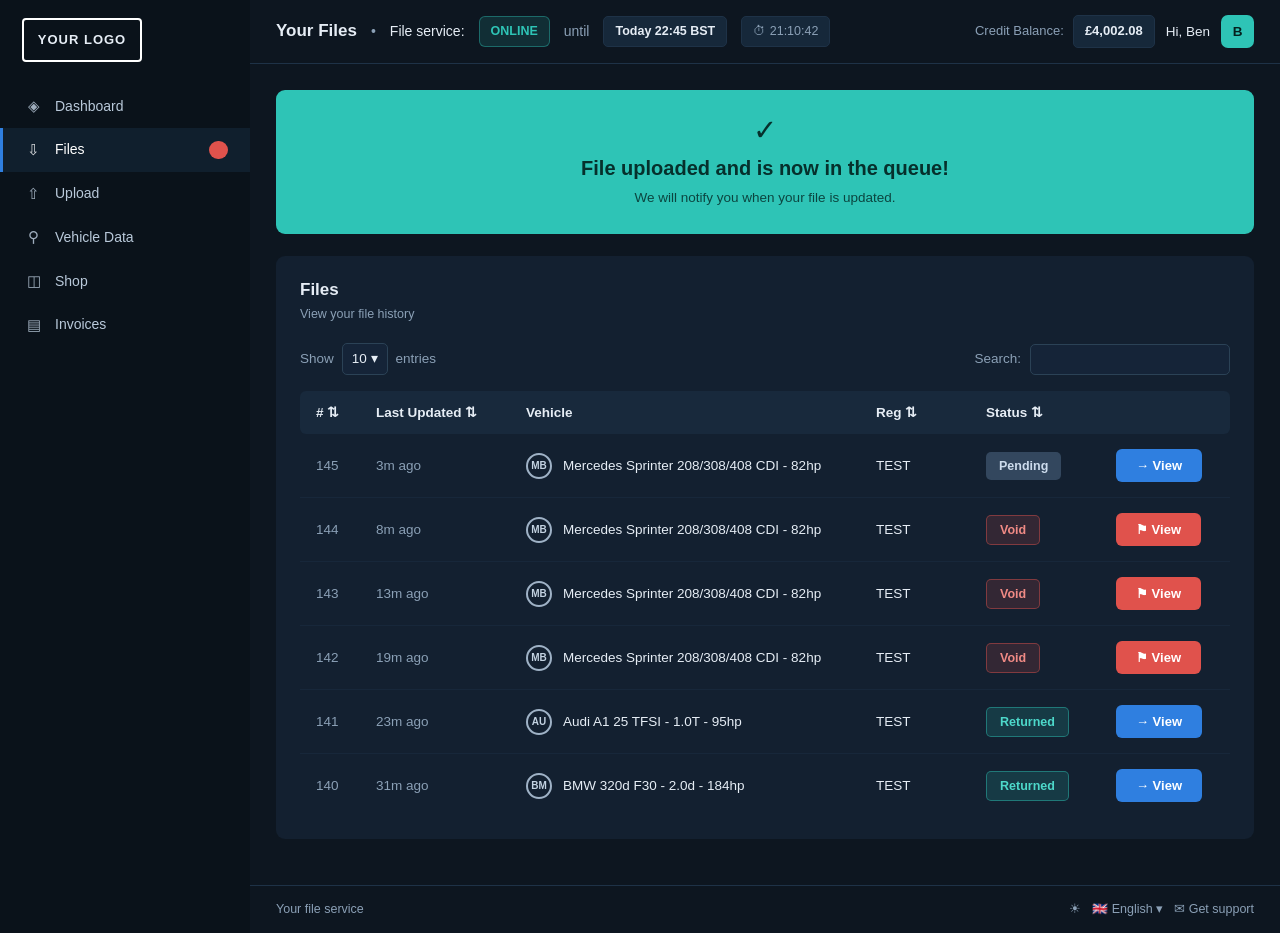
==== public/index.html @ 08052826 "UI mockup: admin WinOLS bot queue + customer file portal" ====
<!doctype html>
<html lang="en">
<head>
<meta charset="utf-8">
<title>Your Files</title>
<link rel="stylesheet" href="css/app.css">
</head>
<body>

<nav class="side">
  <div class="logo-box">YOUR LOGO</div>
  <a href="#"><span class="ico">&#9672;</span> Dashboard</a>
  <a href="#" class="on"><span class="ico">&#8681;</span> Files <span class="badge">&nbsp;</span></a>
  <a href="#"><span class="ico">&#8679;</span> Upload</a>
  <a href="#"><span class="ico">&#9906;</span> Vehicle Data</a>
  <a href="#"><span class="ico">&#9707;</span> Shop</a>
  <a href="#"><span class="ico">&#9636;</span> Invoices</a>
</nav>

<div class="main">
  <div class="top">
    <h1>Your Files</h1>
    <span class="dot">&bull;</span>
    <span>File service:</span>
    <span class="pill ok" style="padding:5px 11px">ONLINE</span>
    <span style="color:var(--txt-dim)">until</span>
    <span class="chip"><b>Today 22:45 BST</b></span>
    <span class="chip">&#9201; 21:10:42</span>
    <div class="who">
      <div class="credit">
        <span style="color:var(--txt-dim)">Credit Balance:</span>
        <span class="amt">&pound;4,002.08</span>
      </div>
      Hi, Ben <div class="av">B</div>
    </div>
  </div>

  <div class="body">
    <div class="banner">
      <div class="tick">&#10003;</div>
      <h2>File uploaded and is now in the queue!</h2>
      <p>We will notify you when your file is updated.</p>
    </div>

    <div class="card">
      <div class="card-h">
        <div>
          <div class="t">Files</div>
          <div class="s">View your file history</div>
        </div>
      </div>

      <div class="tablebar">
        Show <span class="sel">10 &#9662;</span> entries
        <span class="srch">Search: <input type="text"></span>
      </div>

      <table>
        <thead>
          <tr>
            <th style="width:60px"># &#8645;</th>
            <th style="width:150px">Last Updated &#8645;</th>
            <th>Vehicle</th>
            <th style="width:110px">Reg &#8645;</th>
            <th style="width:130px">Status &#8645;</th>
            <th style="width:130px"></th>
          </tr>
        </thead>
        <tbody>
          <tr>
            <td class="ago">145</td><td class="ago">3m ago</td>
            <td><div class="veh"><span class="mk">MB</span> Mercedes Sprinter 208/308/408 CDI - 82hp</div></td>
            <td>TEST</td><td><span class="st pend">Pending</span></td>
            <td><button class="viewbtn">&#8594; View</button></td>
          </tr>
          <tr>
            <td class="ago">144</td><td class="ago">8m ago</td>
            <td><div class="veh"><span class="mk">MB</span> Mercedes Sprinter 208/308/408 CDI - 82hp</div></td>
            <td>TEST</td><td><span class="st void">Void</span></td>
            <td><button class="viewbtn alert">&#9873; View</button></td>
          </tr>
          <tr>
            <td class="ago">143</td><td class="ago">13m ago</td>
            <td><div class="veh"><span class="mk">MB</span> Mercedes Sprinter 208/308/408 CDI - 82hp</div></td>
            <td>TEST</td><td><span class="st void">Void</span></td>
            <td><button class="viewbtn alert">&#9873; View</button></td>
          </tr>
          <tr>
            <td class="ago">142</td><td class="ago">19m ago</td>
            <td><div class="veh"><span class="mk">MB</span> Mercedes Sprinter 208/308/408 CDI - 82hp</div></td>
            <td>TEST</td><td><span class="st void">Void</span></td>
            <td><button class="viewbtn alert">&#9873; View</button></td>
          </tr>
          <tr>
            <td class="ago">141</td><td class="ago">23m ago</td>
            <td><div class="veh"><span class="mk">AU</span> Audi A1 25 TFSI - 1.0T - 95hp</div></td>
            <td>TEST</td><td><span class="st ret">Returned</span></td>
            <td><button class="viewbtn">&#8594; View</button></td>
          </tr>
          <tr>
            <td class="ago">140</td><td class="ago">31m ago</td>
            <td><div class="veh"><span class="mk">BM</span> BMW 320d F30 - 2.0d - 184hp</div></td>
            <td>TEST</td><td><span class="st ret">Returned</span></td>
            <td><button class="viewbtn">&#8594; View</button></td>
          </tr>
        </tbody>
      </table>
    </div>
  </div>

  <div class="foot">
    <span>Your file service</span>
    <div class="r"><span>&#9728;</span><span>&#127468;&#127463; English &#9662;</span><span>&#9993; Get support</span></div>
  </div>
</div>

</body>
</html>
---- public/css/app.css ----
:root{
  --bg:#0d1620;
  --sidebar:#0a121a;
  --card:#132030;
  --card-2:#18293c;
  --line:#1e3247;
  --txt:#e6edf5;
  --txt-dim:#8ba0b6;
  --blue:#2f7fe0;
  --blue-h:#3d8ff0;
  --teal:#2ec4b6;
  --amber:#e8a13a;
  --red:#e0524c;
  --grey:#4a5d72;
}
*{box-sizing:border-box;margin:0;padding:0}
body{
  background:var(--bg);
  color:var(--txt);
  font:14px/1.45 "Segoe UI",Roboto,Helvetica,Arial,sans-serif;
  display:flex;min-height:100vh;
}

/* ---------- sidebar ---------- */
.side{width:250px;background:var(--sidebar);flex-shrink:0;display:flex;flex-direction:column}
.brand{display:flex;align-items:center;gap:10px;padding:20px 22px 26px}
.brand .mark{width:30px;height:30px;border-radius:7px;
  background:linear-gradient(135deg,#f0a93a,#e0673a);flex-shrink:0}
.brand .name{font-size:21px;font-weight:700;letter-spacing:.5px}
.brand .name span{color:var(--txt-dim);font-weight:400}
.side .cap{font-size:11px;letter-spacing:1.3px;color:#54697f;
  padding:6px 22px 8px;font-weight:600}
.side a{display:flex;align-items:center;gap:13px;padding:11px 22px;
  color:#b9c9da;text-decoration:none;font-size:14px;border-left:3px solid transparent}
.side a:hover{background:#0f1d29;color:#fff}
.side a.on{background:#101f2d;color:#fff;border-left-color:var(--blue)}
.side a .ico{width:17px;text-align:center;opacity:.85;font-size:15px}
.badge{margin-left:auto;background:var(--red);color:#fff;border-radius:11px;
  padding:1px 8px;font-size:11px;font-weight:700}
.badge.teal{background:var(--teal);color:#04211e}
.logo-box{width:120px;height:44px;border:2px solid #fff;border-radius:4px;
  display:flex;align-items:center;justify-content:center;font-weight:700;
  letter-spacing:1px;font-size:13px;margin:18px 22px 22px}

/* ---------- main ---------- */
.main{flex:1;display:flex;flex-direction:column;min-width:0}
.top{display:flex;align-items:center;gap:14px;padding:15px 26px;
  border-bottom:1px solid var(--line)}
.top h1{font-size:17px;font-weight:600}
.dot{color:var(--txt-dim)}
.sw{width:44px;height:23px;border-radius:12px;background:var(--teal);
  position:relative;display:inline-block}
.sw::after{content:"";position:absolute;right:3px;top:3px;width:17px;height:17px;
  border-radius:50%;background:#0a3b36}
.chip{background:#16283a;border:1px solid var(--line);border-radius:5px;
  padding:5px 11px;font-size:12.5px;color:var(--txt-dim)}
.chip b{color:var(--txt);font-weight:600}
.who{margin-left:auto;display:flex;align-items:center;gap:11px;font-size:13.5px}
.av{width:33px;height:33px;border-radius:7px;background:var(--teal);
  color:#04211e;display:flex;align-items:center;justify-content:center;font-weight:700}
.body{padding:26px;flex:1}

/* ---------- card ---------- */
.card{background:var(--card);border-radius:9px;padding:22px 24px;margin-bottom:20px}
.card-h{display:flex;align-items:flex-start;gap:12px;margin-bottom:20px}
.card-h .t{font-size:17px;font-weight:600;display:flex;align-items:center;gap:9px}
.card-h .s{font-size:12.5px;color:var(--txt-dim);margin-top:3px}
.card-h .r{margin-left:auto;display:flex;gap:9px}

.pill{border-radius:6px;padding:8px 13px;font-size:12.5px;font-weight:600;
  display:inline-flex;align-items:center;gap:7px}
.pill.ok{background:rgba(46,196,182,.14);color:var(--teal);
  border:1px solid rgba(46,196,182,.4)}
.pill.dark{background:#22344a;color:var(--txt)}

.btn{background:var(--blue);color:#fff;border:0;border-radius:6px;
  padding:9px 15px;font-size:13px;cursor:pointer;font-weight:500;
  display:inline-flex;align-items:center;gap:7px}
.btn:hover{background:var(--blue-h)}
.btn.pale{background:#2b6fc4}
.btn.sm{padding:7px 11px;font-size:12px}
.btn-row{display:flex;flex-wrap:wrap;gap:10px;margin-bottom:16px}
.cb{display:inline-flex;align-items:center;gap:9px;font-size:13.5px;
  color:var(--txt);padding:9px 4px}
.cb i{width:14px;height:14px;border:1px solid #6f8399;border-radius:3px;
  background:#fff;display:inline-block}

/* ---------- table ---------- */
table{width:100%;border-collapse:collapse}
thead th{background:var(--card-2);color:var(--txt);text-align:left;
  padding:12px 16px;font-size:13.5px;font-weight:600}
thead th:first-child{border-radius:6px 0 0 6px}
thead th:last-child{border-radius:0 6px 6px 0}
tbody td{padding:15px 16px;border-bottom:1px solid #17273a;font-size:13.5px;
  vertical-align:middle}
tbody tr:last-child td{border-bottom:0}
.ordno{font-size:14px}
.ordno small{display:block;color:var(--txt-dim);font-size:12.5px;margin-top:2px}

.status{display:block;text-align:center;border-radius:6px;padding:10px 8px;
  font-size:13.5px;font-weight:600;min-width:230px}
.status.warn{background:var(--amber);color:#3a2405}
.status.proc{background:#3c4d61;color:#dbe6f2}
.st{border-radius:5px;padding:5px 13px;font-size:12.5px;font-weight:600;
  display:inline-block}
.st.pend{background:#33475e;color:#cddced}
.st.void{background:rgba(224,82,76,.16);color:#f08a85;
  border:1px solid rgba(224,82,76,.45)}
.st.ret{background:rgba(46,196,182,.16);color:#4dd8ca;
  border:1px solid rgba(46,196,182,.45)}
.opts{display:flex;gap:8px;flex-wrap:nowrap}

/* ---------- apply block ---------- */
.apply{padding:4px 0 8px}
.apply .lbl{font-size:13.5px;margin:14px 0 9px}
.selrow{display:flex;gap:10px;align-items:center;margin-bottom:11px}
select{background:#152438;color:var(--txt);border:1px solid #2b4256;border-radius:6px;
  padding:11px 13px;font-size:13.5px;width:100%;max-width:520px;
  appearance:none;background-image:
    linear-gradient(45deg,transparent 50%,#8ba0b6 50%),
    linear-gradient(135deg,#8ba0b6 50%,transparent 50%);
  background-position:calc(100% - 19px) 50%,calc(100% - 14px) 50%;
  background-size:5px 5px,5px 5px;background-repeat:no-repeat}
select.wide{max-width:none}
.iconbtn{background:var(--blue);border:0;border-radius:6px;width:40px;height:40px;
  color:#fff;font-size:15px;cursor:pointer;flex-shrink:0}

/* ---------- customer portal ---------- */
.banner{background:var(--teal);color:#06302c;border-radius:9px;
  padding:26px;text-align:center;margin-bottom:22px}
.banner .tick{font-size:29px;line-height:1}
.banner h2{font-size:20px;font-weight:700;margin:9px 0 5px}
.banner p{font-size:13.5px;opacity:.85}
.tablebar{display:flex;align-items:center;margin-bottom:16px;font-size:13.5px;
  color:var(--txt-dim)}
.tablebar .sel{background:#152438;border:1px solid #2b4256;border-radius:5px;
  padding:5px 9px;color:var(--txt);margin:0 8px}
.tablebar .srch{margin-left:auto;display:flex;align-items:center;gap:9px}
.tablebar input{background:#152438;border:1px solid #2b4256;border-radius:5px;
  padding:7px 11px;color:var(--txt);width:200px;font-size:13.5px}
.veh{display:flex;align-items:center;gap:11px}
.mk{width:26px;height:26px;border-radius:50%;border:2px solid #9fb2c6;
  flex-shrink:0;display:flex;align-items:center;justify-content:center;
  font-size:10px;font-weight:700;color:#c3d2e1}
.ago{color:var(--txt-dim)}
.viewbtn{background:var(--blue);color:#fff;border-radius:6px;padding:9px 20px;
  font-size:13px;font-weight:600;display:inline-flex;align-items:center;gap:8px;
  border:0;cursor:pointer}
.viewbtn.alert{background:var(--red)}
.credit{display:flex;align-items:center;gap:9px;font-size:13px}
.credit .amt{background:#16283a;border:1px solid var(--line);border-radius:5px;
  padding:6px 11px;font-weight:600}

/* ---------- footer ---------- */
.foot{display:flex;align-items:center;padding:14px 26px;font-size:12.5px;
  color:var(--txt-dim);border-top:1px solid var(--line)}
.foot .r{margin-left:auto;display:flex;align-items:center;gap:11px}
.toast{position:fixed;right:26px;bottom:22px;background:#6d4de0;color:#fff;
  border-radius:8px;padding:15px 42px 15px 19px;max-width:300px}
.toast b{display:block;font-size:13.5px;margin-bottom:3px}
.toast span{font-size:12.5px;opacity:.9}
.toast .x{position:absolute;right:13px;top:13px;opacity:.75}
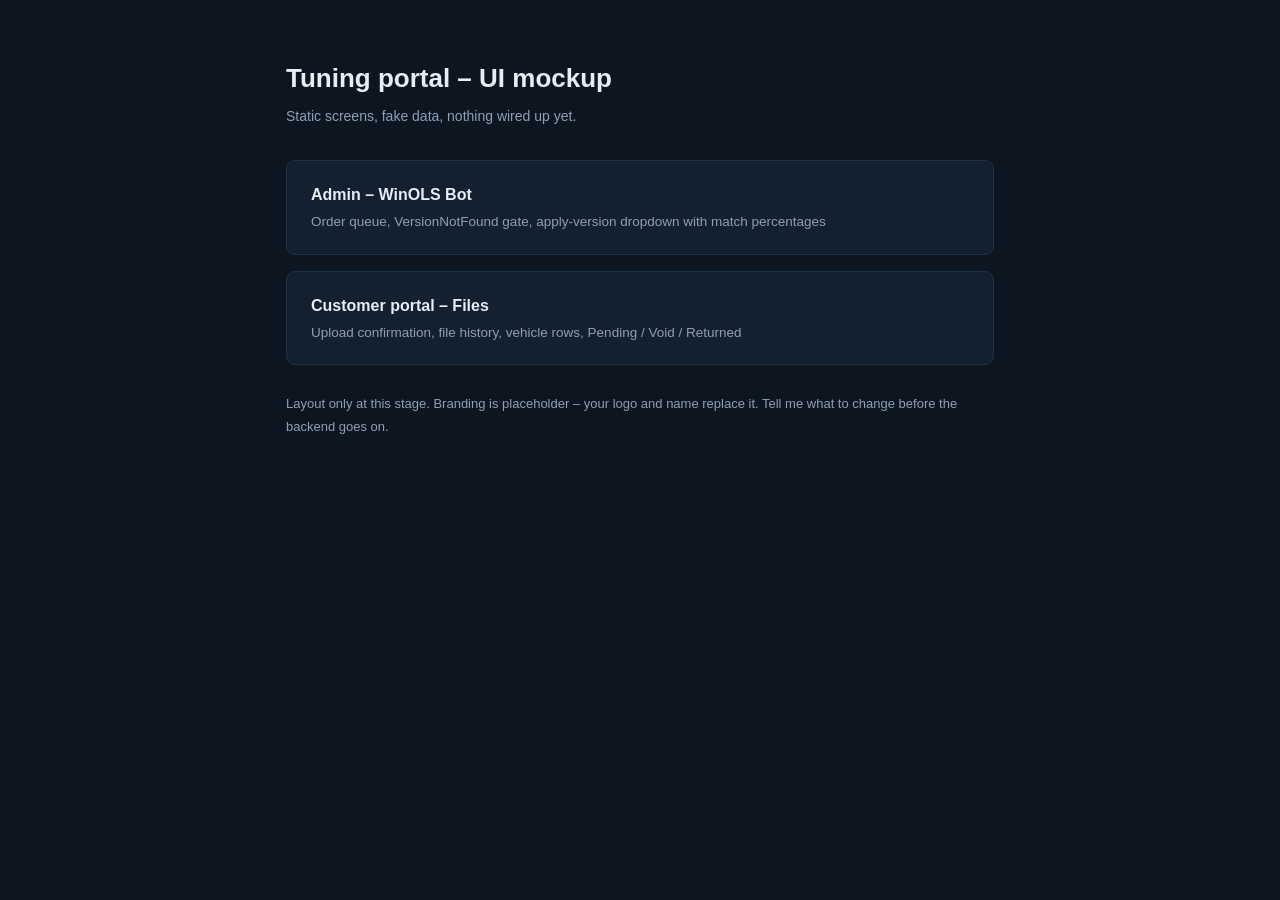
==== commit eff83a04: "Add index" ====
--- a/public/index.html
+++ b/public/index.html
@@ -2,117 +2,41 @@
 <html lang="en">
 <head>
 <meta charset="utf-8">
-<title>Your Files</title>
+<title>Tuning Portal - UI mockup</title>
 <link rel="stylesheet" href="css/app.css">
+<style>
+body{display:block}
+.wrap{max-width:760px;margin:0 auto;padding:60px 26px}
+h1{font-size:26px;margin-bottom:8px}
+.sub{color:var(--txt-dim);margin-bottom:34px}
+.lk{display:block;background:var(--card);border-radius:9px;padding:22px 24px;
+  margin-bottom:16px;text-decoration:none;color:var(--txt);
+  border:1px solid var(--line)}
+.lk:hover{background:var(--card-2)}
+.lk b{font-size:16px;display:block;margin-bottom:5px}
+.lk span{color:var(--txt-dim);font-size:13.5px}
+.note{color:var(--txt-dim);font-size:13px;margin-top:28px;line-height:1.7}
+</style>
 </head>
 <body>
+<div class="wrap">
+  <h1>Tuning portal &ndash; UI mockup</h1>
+  <div class="sub">Static screens, fake data, nothing wired up yet.</div>
 
-<nav class="side">
-  <div class="logo-box">YOUR LOGO</div>
-  <a href="#"><span class="ico">&#9672;</span> Dashboard</a>
-  <a href="#" class="on"><span class="ico">&#8681;</span> Files <span class="badge">&nbsp;</span></a>
-  <a href="#"><span class="ico">&#8679;</span> Upload</a>
-  <a href="#"><span class="ico">&#9906;</span> Vehicle Data</a>
-  <a href="#"><span class="ico">&#9707;</span> Shop</a>
-  <a href="#"><span class="ico">&#9636;</span> Invoices</a>
-</nav>
+  <a class="lk" href="admin-bot.html">
+    <b>Admin &ndash; WinOLS Bot</b>
+    <span>Order queue, VersionNotFound gate, apply-version dropdown with match percentages</span>
+  </a>
 
-<div class="main">
-  <div class="top">
-    <h1>Your Files</h1>
-    <span class="dot">&bull;</span>
-    <span>File service:</span>
-    <span class="pill ok" style="padding:5px 11px">ONLINE</span>
-    <span style="color:var(--txt-dim)">until</span>
-    <span class="chip"><b>Today 22:45 BST</b></span>
-    <span class="chip">&#9201; 21:10:42</span>
-    <div class="who">
-      <div class="credit">
-        <span style="color:var(--txt-dim)">Credit Balance:</span>
-        <span class="amt">&pound;4,002.08</span>
-      </div>
-      Hi, Ben <div class="av">B</div>
-    </div>
-  </div>
+  <a class="lk" href="portal-files.html">
+    <b>Customer portal &ndash; Files</b>
+    <span>Upload confirmation, file history, vehicle rows, Pending / Void / Returned</span>
+  </a>
 
-  <div class="body">
-    <div class="banner">
-      <div class="tick">&#10003;</div>
-      <h2>File uploaded and is now in the queue!</h2>
-      <p>We will notify you when your file is updated.</p>
-    </div>
-
-    <div class="card">
-      <div class="card-h">
-        <div>
-          <div class="t">Files</div>
-          <div class="s">View your file history</div>
-        </div>
-      </div>
-
-      <div class="tablebar">
-        Show <span class="sel">10 &#9662;</span> entries
-        <span class="srch">Search: <input type="text"></span>
-      </div>
-
-      <table>
-        <thead>
-          <tr>
-            <th style="width:60px"># &#8645;</th>
-            <th style="width:150px">Last Updated &#8645;</th>
-            <th>Vehicle</th>
-            <th style="width:110px">Reg &#8645;</th>
-            <th style="width:130px">Status &#8645;</th>
-            <th style="width:130px"></th>
-          </tr>
-        </thead>
-        <tbody>
-          <tr>
-            <td class="ago">145</td><td class="ago">3m ago</td>
-            <td><div class="veh"><span class="mk">MB</span> Mercedes Sprinter 208/308/408 CDI - 82hp</div></td>
-            <td>TEST</td><td><span class="st pend">Pending</span></td>
-            <td><button class="viewbtn">&#8594; View</button></td>
-          </tr>
-          <tr>
-            <td class="ago">144</td><td class="ago">8m ago</td>
-            <td><div class="veh"><span class="mk">MB</span> Mercedes Sprinter 208/308/408 CDI - 82hp</div></td>
-            <td>TEST</td><td><span class="st void">Void</span></td>
-            <td><button class="viewbtn alert">&#9873; View</button></td>
-          </tr>
-          <tr>
-            <td class="ago">143</td><td class="ago">13m ago</td>
-            <td><div class="veh"><span class="mk">MB</span> Mercedes Sprinter 208/308/408 CDI - 82hp</div></td>
-            <td>TEST</td><td><span class="st void">Void</span></td>
-            <td><button class="viewbtn alert">&#9873; View</button></td>
-          </tr>
-          <tr>
-            <td class="ago">142</td><td class="ago">19m ago</td>
-            <td><div class="veh"><span class="mk">MB</span> Mercedes Sprinter 208/308/408 CDI - 82hp</div></td>
-            <td>TEST</td><td><span class="st void">Void</span></td>
-            <td><button class="viewbtn alert">&#9873; View</button></td>
-          </tr>
-          <tr>
-            <td class="ago">141</td><td class="ago">23m ago</td>
-            <td><div class="veh"><span class="mk">AU</span> Audi A1 25 TFSI - 1.0T - 95hp</div></td>
-            <td>TEST</td><td><span class="st ret">Returned</span></td>
-            <td><button class="viewbtn">&#8594; View</button></td>
-          </tr>
-          <tr>
-            <td class="ago">140</td><td class="ago">31m ago</td>
-            <td><div class="veh"><span class="mk">BM</span> BMW 320d F30 - 2.0d - 184hp</div></td>
-            <td>TEST</td><td><span class="st ret">Returned</span></td>
-            <td><button class="viewbtn">&#8594; View</button></td>
-          </tr>
-        </tbody>
-      </table>
-    </div>
-  </div>
-
-  <div class="foot">
-    <span>Your file service</span>
-    <div class="r"><span>&#9728;</span><span>&#127468;&#127463; English &#9662;</span><span>&#9993; Get support</span></div>
+  <div class="note">
+    Layout only at this stage. Branding is placeholder &ndash; your logo and name
+    replace it. Tell me what to change before the backend goes on.
   </div>
 </div>
-
 </body>
 </html>
